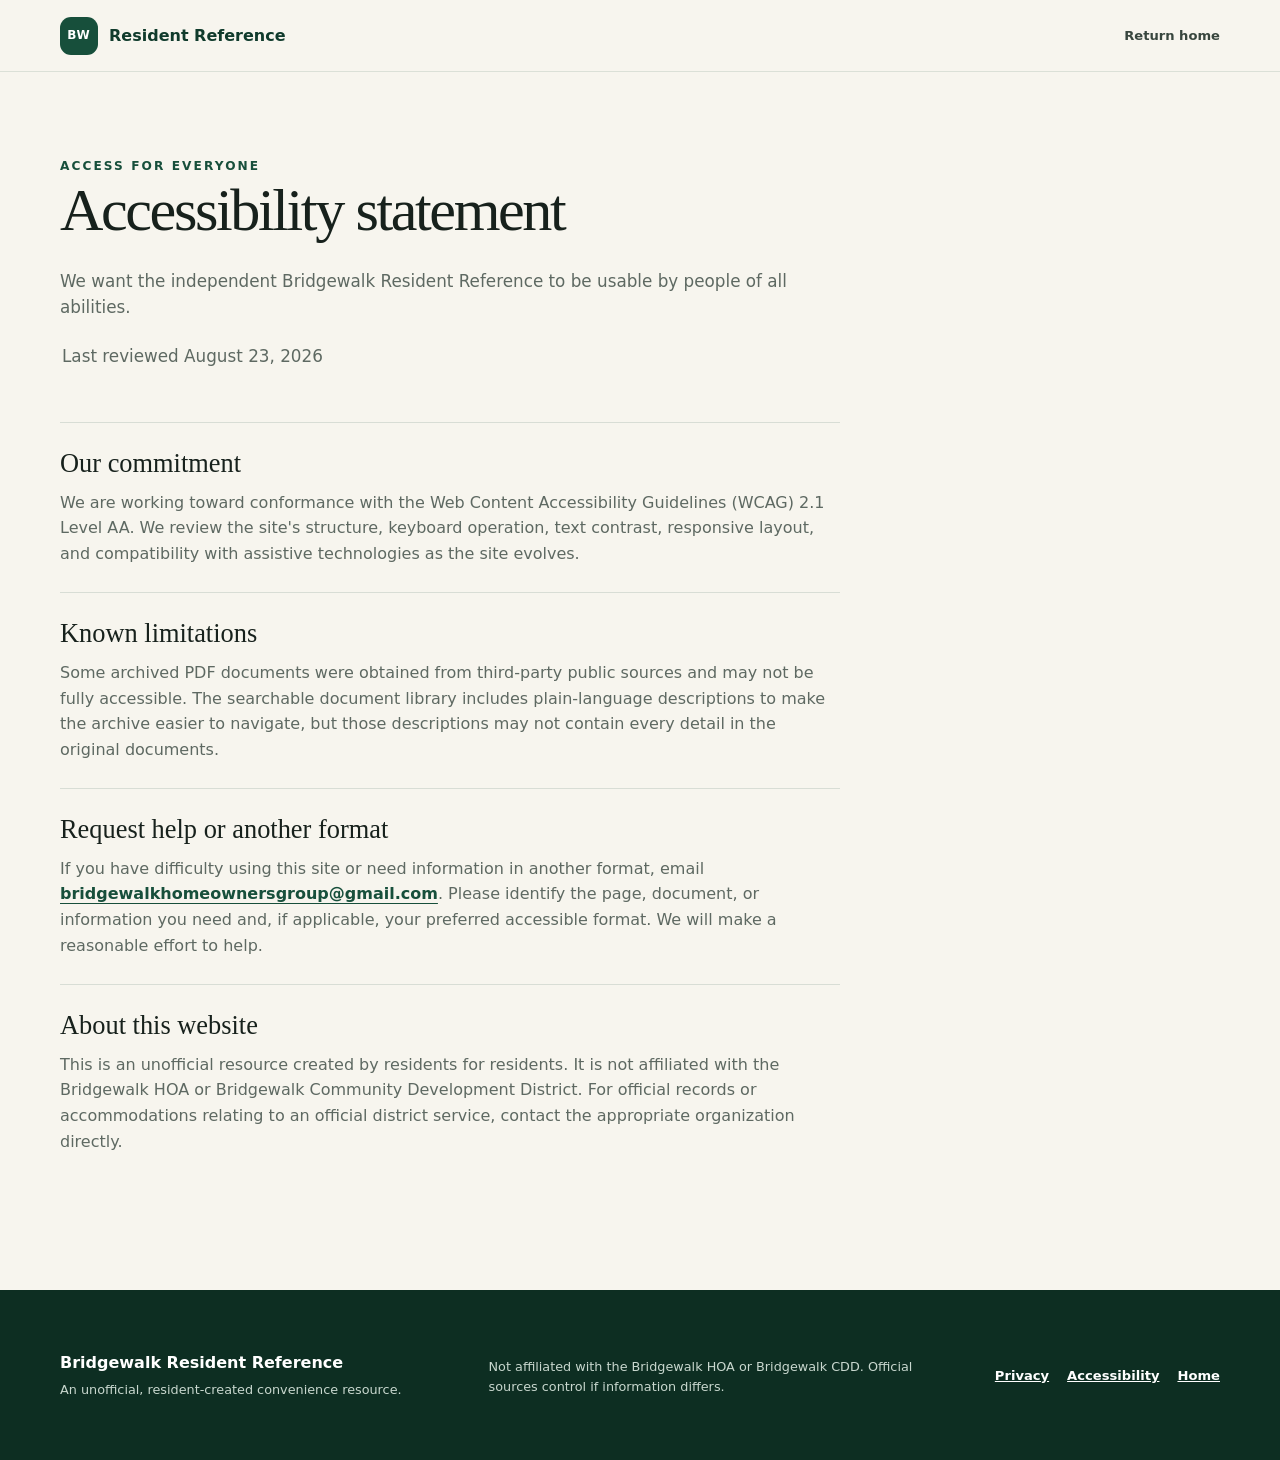
==== accessibility.html @ 80690f4d "feat: add accessibility statement" ====
<!doctype html>
<html lang="en">
  <head>
    <meta charset="utf-8">
    <meta name="viewport" content="width=device-width, initial-scale=1">
    <meta name="description" content="Accessibility statement for the independent Bridgewalk Resident Reference website.">
    <meta name="theme-color" content="#174f3b">
    <meta property="og:title" content="Accessibility · Bridgewalk Resident Reference">
    <meta property="og:description" content="Our accessibility commitment and how to request Bridgewalk resident information in another format.">
    <meta property="og:type" content="website">
    <meta property="og:url" content="https://bridgewalkhomeownersgroup.github.io/accessibility.html">
    <title>Accessibility · Bridgewalk Resident Reference</title>
    <link rel="canonical" href="https://bridgewalkhomeownersgroup.github.io/accessibility.html">
    <link rel="icon" href="favicon.svg" type="image/svg+xml">
    <link rel="stylesheet" href="styles.css">
  </head>
  <body>
    <header class="site-header">
      <a class="brand" href="index.html" aria-label="Bridgewalk Resident Reference home">
        <span class="brand-mark" aria-hidden="true">BW</span>
        <span>Resident Reference</span>
      </a>
      <nav aria-label="Accessibility navigation">
        <a href="index.html">Return home</a>
      </nav>
    </header>

    <main class="section-shell privacy-page">
      <header>
        <span class="eyebrow">Access for everyone</span>
        <h1>Accessibility statement</h1>
        <p>We want the independent Bridgewalk Resident Reference to be usable by people of all abilities.</p>
        <p class="freshness-note">Last reviewed August 23, 2026</p>
      </header>

      <div class="privacy-content">
        <section>
          <h2>Our commitment</h2>
          <p>We are working toward conformance with the Web Content Accessibility Guidelines (WCAG) 2.1 Level AA. We review the site's structure, keyboard operation, text contrast, responsive layout, and compatibility with assistive technologies as the site evolves.</p>
        </section>

        <section>
          <h2>Known limitations</h2>
          <p>Some archived PDF documents were obtained from third-party public sources and may not be fully accessible. The searchable document library includes plain-language descriptions to make the archive easier to navigate, but those descriptions may not contain every detail in the original documents.</p>
        </section>

        <section>
          <h2>Request help or another format</h2>
          <p>If you have difficulty using this site or need information in another format, email <a href="mailto:bridgewalkhomeownersgroup@gmail.com">bridgewalkhomeownersgroup@gmail.com</a>. Please identify the page, document, or information you need and, if applicable, your preferred accessible format. We will make a reasonable effort to help.</p>
        </section>

        <section>
          <h2>About this website</h2>
          <p>This is an unofficial resource created by residents for residents. It is not affiliated with the Bridgewalk HOA or Bridgewalk Community Development District. For official records or accommodations relating to an official district service, contact the appropriate organization directly.</p>
        </section>
      </div>
    </main>

    <footer>
      <div class="section-shell footer-inner">
        <div>
          <strong>Bridgewalk Resident Reference</strong>
          <p>An unofficial, resident-created convenience resource.</p>
        </div>
        <p>Not affiliated with the Bridgewalk HOA or Bridgewalk CDD. Official sources control if information differs.</p>
        <div class="footer-links">
          <a href="privacy.html">Privacy</a>
          <a href="accessibility.html" aria-current="page">Accessibility</a>
          <a href="index.html">Home</a>
        </div>
      </div>
    </footer>
  </body>
</html>
---- styles.css ----
:root {
  --ink: #17211c;
  --muted: #5e6962;
  --paper: #f7f5ee;
  --white: #fffef9;
  --green: #174f3b;
  --green-dark: #103b2c;
  --mint: #dceadf;
  --gold: #d59c3f;
  --line: #d8ddd5;
  --shadow: 0 18px 50px rgba(21, 54, 40, 0.1);
  --radius: 20px;
}

* { box-sizing: border-box; }
html { scroll-behavior: smooth; }
body {
  margin: 0;
  color: var(--ink);
  background: var(--paper);
  font-family: Inter, ui-sans-serif, system-ui, -apple-system, BlinkMacSystemFont, "Segoe UI", sans-serif;
  line-height: 1.6;
}
a { color: inherit; }
button, input { font: inherit; }
.section-shell { width: min(1160px, calc(100% - 40px)); margin-inline: auto; }
.sr-only { position: absolute; width: 1px; height: 1px; padding: 0; margin: -1px; overflow: hidden; clip: rect(0, 0, 0, 0); white-space: nowrap; border: 0; }

.site-header {
  position: sticky;
  top: 0;
  z-index: 20;
  display: flex;
  gap: 14px;
  justify-content: space-between;
  align-items: center;
  min-height: 72px;
  padding: 0 max(24px, calc((100vw - 1160px) / 2));
  background: rgba(247, 245, 238, 0.92);
  border-bottom: 1px solid rgba(23, 79, 59, 0.12);
  backdrop-filter: blur(14px);
}
.brand { display: flex; align-items: center; gap: 11px; color: var(--green-dark); font-weight: 760; text-decoration: none; }
.brand-mark { display: grid; place-items: center; width: 38px; height: 38px; color: white; background: var(--green); border-radius: 11px; font-size: 0.75rem; letter-spacing: 0.08em; }
nav { display: flex; min-width: 0; gap: 18px; overflow-x: auto; white-space: nowrap; scrollbar-width: none; }
nav::-webkit-scrollbar { display: none; }
nav a { color: #38463e; font-size: 0.82rem; font-weight: 650; text-decoration: none; }
nav a:hover { color: var(--green); }

.hero { padding-block: 92px 72px; }
.hero::before {
  content: "";
  position: absolute;
  top: 110px;
  right: 5%;
  z-index: -1;
  width: 360px;
  height: 360px;
  background: radial-gradient(circle, rgba(213, 156, 63, 0.2), transparent 68%);
}
.eyebrow { margin-bottom: 13px; color: var(--green); font-size: 0.76rem; font-weight: 800; letter-spacing: 0.17em; text-transform: uppercase; }
h1, h2, h3 { margin-top: 0; font-family: Georgia, "Times New Roman", serif; font-weight: 500; line-height: 1.08; }
h1 { margin-bottom: 25px; font-size: clamp(1.8rem, 4.7vw, 4rem); letter-spacing: -0.04em; white-space: nowrap; }
.hero-copy { max-width: 680px; margin: 0 0 32px; color: var(--muted); font-size: clamp(1.08rem, 2vw, 1.3rem); }
.hero-actions { display: flex; flex-wrap: wrap; gap: 12px; }
.button { display: inline-flex; align-items: center; justify-content: center; min-height: 48px; padding: 0 20px; border-radius: 999px; font-size: 0.9rem; font-weight: 750; text-decoration: none; }
.button-primary { color: white; background: var(--green); }
.button-primary:hover { background: var(--green-dark); }
.button-secondary { border: 1px solid var(--line); background: rgba(255,255,255,.55); }
.disclaimer { display: flex; gap: 14px; max-width: 920px; margin-top: 54px; padding: 20px 22px; background: #fff8e8; border: 1px solid #ead49d; border-radius: 16px; }
.disclaimer-icon { display: grid; place-items: center; flex: 0 0 auto; width: 26px; height: 26px; margin-top: 1px; color: #6e4c13; border: 1px solid #d2ab5d; border-radius: 50%; font-family: Georgia, serif; font-weight: 700; }
.disclaimer strong { color: #4d3612; }
.disclaimer p { margin: 3px 0 0; color: #6e5b36; font-size: 0.88rem; line-height: 1.55; }

.quick-links { color: white; background: var(--green); }
.quick-links-inner { display: flex; justify-content: space-between; align-items: center; gap: 24px; min-height: 96px; }
.quick-links p { margin: 0; color: #b9d1c3; font-size: 0.82rem; font-weight: 700; letter-spacing: 0.08em; text-transform: uppercase; }
.link-row { display: flex; gap: 28px; }
.link-row a { text-underline-offset: 5px; text-decoration-color: rgba(255,255,255,.35); }

.content-section, .meetings-section { padding-block: 110px; border-top: 1px solid rgba(23, 79, 59, 0.12); }
.section-heading { display: grid; grid-template-columns: 1.2fr 0.8fr; gap: 60px; align-items: end; margin-bottom: 48px; }
.section-heading h2 { margin-bottom: 0; font-size: clamp(2.4rem, 5vw, 4.3rem); letter-spacing: -0.035em; }
.section-heading > p { max-width: 470px; margin: 0 0 6px; color: var(--muted); }
.contact-grid { display: grid; grid-template-columns: 1fr 1fr; gap: 24px; }
.contact-card { position: relative; overflow: hidden; padding: clamp(28px, 4vw, 44px); border: 1px solid var(--line); border-radius: var(--radius); box-shadow: var(--shadow); }
.cdd-card { background: var(--white); }
.hoa-card { color: white; background: var(--green-dark); border-color: var(--green-dark); }
.card-label { margin-bottom: 28px; color: var(--green); font-size: 0.72rem; font-weight: 850; letter-spacing: 0.14em; text-transform: uppercase; }
.hoa-card .card-label { color: #a9cfba; }
.contact-card h3 { margin-bottom: 7px; font-size: 2.25rem; }
.organization { min-height: 52px; margin: 0 0 26px; color: var(--muted); }
.hoa-card .organization { color: #bcd0c4; }
.person { display: flex; flex-direction: column; padding: 20px 0; border-top: 1px solid var(--line); }
.hoa-card .person { border-color: rgba(255,255,255,.17); }
.person strong { font-size: 1.02rem; }
.person small { color: inherit; font-family: ui-sans-serif, system-ui, sans-serif; font-size: 0.68rem; font-weight: 700; letter-spacing: 0.05em; }
.person span { color: var(--muted); font-size: 0.86rem; }
.hoa-card .person span { color: #bcd0c4; }
.person a, .email-link, .phone-link { width: fit-content; margin-top: 6px; color: inherit; text-underline-offset: 4px; }
.phone-link { display: block; margin-top: 15px; font-weight: 760; }
.phone-link span { color: var(--muted); font-size: 0.75rem; font-weight: 500; }
.hours { margin: 10px 0 0; color: #bcd0c4; font-size: 0.82rem; }
.card-links { display: flex; flex-wrap: wrap; gap: 18px; margin-top: 30px; padding-top: 22px; border-top: 1px solid var(--line); }
.hoa-card .card-links { border-color: rgba(255,255,255,.17); }
.card-links a { font-size: 0.82rem; font-weight: 750; }
.freshness-note { margin: 22px 2px 0; color: #717b74; font-size: 0.78rem; }

.waste-section { background: #edf2e9; }
.collection-schedule { display: grid; grid-template-columns: repeat(4, 1fr); gap: 12px; margin: 0 0 24px; padding: 0; list-style: none; }
.collection-schedule li { display: flex; flex-direction: column; min-height: 130px; padding: 24px; background: var(--white); border: 1px solid var(--line); border-radius: 16px; box-shadow: 0 10px 28px rgba(21, 54, 40, 0.06); }
.collection-schedule span { color: var(--green); font-size: 0.72rem; font-weight: 800; letter-spacing: 0.12em; text-transform: uppercase; }
.collection-schedule strong { margin-top: auto; font-family: Georgia, "Times New Roman", serif; font-size: 1.55rem; font-weight: 500; line-height: 1.15; }
.waste-guidance { display: grid; grid-template-columns: repeat(3, 1fr); gap: 12px; }
.waste-guidance article, .safety-grid article { padding: 28px; border: 1px solid var(--line); border-radius: 16px; }
.waste-guidance article { background: rgba(255,255,255,.55); }
.waste-guidance h3 { margin-bottom: 12px; font-size: 1.35rem; }
.waste-guidance p { margin: 0; color: var(--muted); font-size: .88rem; }
.waste-actions { display: flex; justify-content: space-between; gap: 32px; margin-top: 24px; padding: 26px 28px; background: var(--green-dark); border-radius: 16px; color: white; }
.waste-actions > div:first-child { display: flex; flex-direction: column; }
.waste-actions span { color: #c4d6cc; font-size: .85rem; }
.waste-links { display: flex; flex-wrap: wrap; align-items: center; gap: 18px; }
.waste-links a { color: white; font-size: .82rem; font-weight: 750; }
.waste-actions + .freshness-note { margin-bottom: 0; }

.utilities-section, .homestead-section, .landscaping-section, .safety-section, .emergency-care-section { scroll-margin-top: 72px; }
.utility-provider-heading { display: flex; justify-content: space-between; align-items: baseline; gap: 24px; margin: 38px 2px 16px; padding-top: 28px; border-top: 1px solid var(--line); }
.section-heading + .utility-provider-heading { margin-top: 0; padding-top: 0; border-top: 0; }
.utility-provider-heading span { color: var(--green); font-size: .72rem; font-weight: 800; letter-spacing: .12em; text-transform: uppercase; }
.utility-provider-heading h3 { margin: 0; font-size: 1.75rem; }
.utility-layout { display: grid; grid-template-columns: 1fr 1fr; gap: 16px; }
.utility-emergency, .utility-contact, .care-card { display: flex; flex-direction: column; align-items: flex-start; padding: clamp(28px, 4vw, 42px); border: 1px solid var(--line); border-radius: var(--radius); }
.utility-emergency { color: white; background: var(--green-dark); border-color: var(--green-dark); }
.utility-emergency .card-label { color: #a9cfba; }
.utility-emergency h3 { margin-bottom: 14px; font-size: clamp(1.8rem, 3vw, 2.5rem); }
.utility-emergency p { margin: 0 0 28px; color: #c4d6cc; }
.utility-emergency .button-primary { margin-top: auto; color: #2f2109; background: var(--gold); }
.utility-contact { background: var(--white); }
.utility-email, .utility-phone { color: var(--green); font-size: clamp(1rem, 2vw, 1.25rem); font-weight: 800; overflow-wrap: anywhere; text-underline-offset: 4px; }
.utility-contact > p { margin: 18px 0 0; color: var(--muted); }
.utility-contact address { margin-top: 22px; color: var(--muted); font-style: normal; }
.utility-links { display: flex; flex-wrap: wrap; gap: 18px; margin-top: auto; padding-top: 28px; }
.utility-links a { color: var(--green); font-size: .8rem; font-weight: 750; }
.homestead-section { background: #edf2e9; }
.homestead-layout { display: grid; grid-template-columns: .85fr 1.15fr; gap: 16px; }
.homestead-checklist { padding: clamp(28px, 4vw, 42px); border: 1px solid var(--line); border-radius: var(--radius); }
.homestead-action h3 { margin-bottom: 16px; }
.homestead-checklist { display: grid; grid-template-columns: 1fr 1fr; gap: 34px; background: var(--white); }
.homestead-checklist .card-label { display: block; margin-bottom: 14px; }
.homestead-checklist h3 { margin-bottom: 16px; font-size: 1.45rem; }
.homestead-checklist ul { margin: 0; padding-left: 20px; color: var(--muted); font-size: .88rem; }
.homestead-checklist li + li { margin-top: 9px; }
.homestead-support { display: flex; justify-content: space-between; align-items: center; gap: 32px; margin-top: 20px; padding: 22px 24px; background: #fff8e8; border: 1px solid #ead49d; border-radius: 14px; }
.homestead-support p { max-width: 690px; margin: 0; color: #6e5b36; font-size: .84rem; }
.homestead-support p a { font-weight: 750; }
.homestead-support > div { display: flex; flex: 0 0 auto; flex-wrap: wrap; gap: 18px; }
.homestead-support > div a { color: #6e4c13; font-size: .82rem; font-weight: 750; }
.landscaping-layout { display: grid; grid-template-columns: .8fr 1.2fr; gap: 16px; }
.service-day-card, .landscaping-contact { padding: clamp(28px, 4vw, 42px); border: 1px solid var(--line); border-radius: var(--radius); }
.service-day-card { display: flex; flex-direction: column; align-items: flex-start; color: white; background: var(--green); border-color: var(--green); }
.service-day-card .card-label { color: #a9cfba; }
.service-day-card > strong { font-family: Georgia, "Times New Roman", serif; font-size: clamp(3rem, 6vw, 5rem); font-weight: 500; line-height: 1; }
.service-day-card p { margin: 24px 0; color: #c4d6cc; }
.service-day-card .button-primary { margin-top: auto; color: #2f2109; background: var(--gold); }
.landscaping-contact { display: grid; grid-template-columns: 1.1fr 1fr 1fr; gap: 26px; background: var(--white); }
.landscaping-contact > div, .landscaping-contact address { display: flex; flex-direction: column; }
.landscaping-contact address { color: var(--muted); font-style: normal; }
.landscaping-contact address strong { margin-bottom: 8px; color: var(--ink); }
.landscaping-contact a { width: fit-content; color: var(--green); font-weight: 750; text-underline-offset: 4px; }
.landscaping-contact a + span, .landscaping-contact span + a { margin-top: 7px; }
.landscaping-contact small { color: var(--muted); font-size: .7rem; font-weight: 500; }
.landscaping-contact address a { margin-top: 12px; font-size: .8rem; }
.landscaping-links { display: flex; flex-wrap: wrap; gap: 22px; margin-top: 20px; padding: 18px 2px 0; border-top: 1px solid var(--line); }
.landscaping-links a { color: var(--green); font-size: .82rem; font-weight: 750; }

.emergency-callout { display: grid; grid-template-columns: auto 1fr auto; gap: 32px; align-items: center; margin-bottom: 24px; padding: 28px 30px; color: white; background: var(--green-dark); border-radius: var(--radius); }
.emergency-callout > div { display: flex; flex-direction: column; min-width: 150px; }
.emergency-callout span { color: #a9cfba; font-size: .7rem; font-weight: 800; letter-spacing: .14em; text-transform: uppercase; }
.emergency-callout strong { font-family: Georgia, "Times New Roman", serif; font-size: 2rem; font-weight: 500; }
.emergency-callout p { margin: 0; color: #c4d6cc; font-size: .9rem; }
.emergency-callout .button-primary { background: var(--gold); color: #2f2109; }
.safety-grid { display: grid; grid-template-columns: repeat(2, 1fr); gap: 12px; }
.safety-grid article { background: var(--white); }
.safety-grid .card-label { display: block; margin-bottom: 18px; }
.safety-grid h3 { margin-bottom: 10px; font-size: 1.45rem; }
.safety-grid a { color: var(--green); font-size: 1.05rem; font-weight: 800; text-underline-offset: 4px; }
.safety-note { display: flex; justify-content: space-between; gap: 30px; align-items: center; margin-top: 20px; padding: 20px 22px; background: #fff8e8; border: 1px solid #ead49d; border-radius: 14px; }
.safety-note p { max-width: 720px; margin: 0; color: #6e5b36; font-size: .84rem; }
.safety-note a { flex: 0 0 auto; color: #6e4c13; font-size: .82rem; font-weight: 750; }

.emergency-care-section { background: #edf2e9; }
.care-grid { display: grid; grid-template-columns: repeat(2, 1fr); gap: 16px; }
.care-card { background: var(--white); }
.care-card h3 { max-width: 480px; margin-bottom: 18px; font-size: clamp(1.8rem, 3vw, 2.5rem); }
.care-card address { color: var(--muted); font-style: normal; }
.care-phone { margin-top: 18px; color: var(--green); font-size: 1.25rem; font-weight: 800; text-underline-offset: 4px; }
.care-location { margin: -8px 0 14px; color: var(--muted); font-weight: 700; }
.veterinary-care { color: white; background: var(--green-dark); border-color: var(--green-dark); }
.veterinary-care .card-label, .veterinary-care address, .veterinary-care .care-location { color: #bcd0c4; }
.veterinary-care .care-phone { color: white; }
.care-actions { display: flex; flex-wrap: wrap; align-items: center; gap: 14px 18px; margin-top: 28px; padding-top: 22px; border-top: 1px solid var(--line); }
.veterinary-care .care-actions { border-color: rgba(255,255,255,.17); }
.care-actions > a:not(.button) { color: var(--green); font-size: .8rem; font-weight: 750; }
.veterinary-care .care-actions > a:not(.button) { color: white; }
.veterinary-care .button-primary { color: #2f2109; background: var(--gold); }

.meetings-section { color: white; background: var(--green); }
.section-heading.inverse .eyebrow { color: #a9cfba; }
.section-heading.inverse > p { color: #c4d6cc; }
.meeting-layout { display: grid; grid-template-columns: 0.75fr 1.25fr; gap: 28px; align-items: start; }
.venue-card { padding: 34px; background: rgba(8, 44, 31, 0.4); border: 1px solid rgba(255,255,255,.14); border-radius: var(--radius); }
.venue-label { display: block; margin-bottom: 22px; color: #a9cfba; font-size: 0.72rem; font-weight: 800; letter-spacing: 0.14em; text-transform: uppercase; }
.venue-card strong { display: block; font-family: Georgia, serif; font-size: 1.65rem; font-weight: 500; line-height: 1.2; }
.venue-card address { margin: 14px 0; color: #c4d6cc; font-style: normal; }
.venue-card a { font-weight: 750; text-underline-offset: 4px; }
.venue-card p { margin: 28px 0 0; padding-top: 22px; color: #b4cbbf; border-top: 1px solid rgba(255,255,255,.14); font-size: 0.82rem; }
.meeting-list { display: grid; grid-template-columns: repeat(3, 1fr); gap: 10px; margin: 0; padding: 0; list-style: none; }
.meeting-list li { min-height: 110px; padding: 18px; background: rgba(255,255,255,.075); border: 1px solid rgba(255,255,255,.12); border-radius: 14px; }
.meeting-list time { display: flex; flex-direction: column; font-size: 0.93rem; font-weight: 700; }
.meeting-list time span { color: #b7d1c2; font-size: 0.68rem; letter-spacing: .13em; text-transform: uppercase; }
.meeting-list li strong { display: block; width: fit-content; margin-top: 9px; padding: 2px 8px; color: #ffd59a; background: rgba(213,156,63,.18); border-radius: 999px; font-size: 0.64rem; letter-spacing: .08em; text-transform: uppercase; }
.meeting-list .cancelled time { opacity: .5; text-decoration: line-through; }

.documents-section { padding-bottom: 130px; }
.document-toolbar { display: flex; justify-content: space-between; gap: 20px; padding: 18px; background: var(--white); border: 1px solid var(--line); border-radius: 18px; }
.search-box { display: flex; align-items: center; gap: 9px; flex: 1; max-width: 410px; min-height: 44px; padding: 0 14px; background: #f3f4ee; border: 1px solid transparent; border-radius: 11px; }
.search-box:focus-within { border-color: var(--green); }
.search-box input { width: 100%; color: var(--ink); background: transparent; border: 0; outline: 0; }
.filters { display: flex; flex-wrap: wrap; gap: 7px; }
.filter-button { padding: 9px 12px; color: #4e5b53; background: transparent; border: 1px solid transparent; border-radius: 10px; cursor: pointer; font-size: .78rem; font-weight: 720; }
.filter-button span { margin-left: 4px; opacity: .55; }
.filter-button:hover { background: #eff2ec; }
.filter-button[aria-pressed="true"] { color: white; background: var(--green); }
.document-meta { display: flex; justify-content: space-between; gap: 20px; margin: 22px 2px 10px; color: var(--muted); font-size: .8rem; }
.document-meta p { margin: 0; }
.document-meta a { color: var(--green); font-weight: 750; }
.document-list { border-top: 1px solid var(--line); }
.document-item { display: grid; grid-template-columns: 56px 1fr auto; gap: 18px; align-items: start; padding: 24px 8px; border-bottom: 1px solid var(--line); }
.doc-icon { display: grid; place-items: center; width: 48px; height: 52px; color: var(--green); background: var(--mint); border-radius: 10px; font-size: .67rem; font-weight: 850; }
.doc-category { display: block; margin-bottom: 3px; color: var(--green); font-size: .68rem; font-weight: 800; letter-spacing: .1em; text-transform: uppercase; }
.document-item h3 { margin: 0; font-family: ui-sans-serif, system-ui, sans-serif; font-size: 1rem; font-weight: 760; line-height: 1.4; }
.document-actions { display: flex; align-items: center; gap: 9px; }
.document-actions a, .summary-button { padding: 8px 11px; color: var(--green); background: transparent; border: 1px solid var(--line); border-radius: 9px; cursor: pointer; font-size: .74rem; font-weight: 760; text-decoration: none; }
.document-actions a:hover, .summary-button:hover { background: var(--mint); border-color: #b9d0bf; }
.doc-summary { grid-column: 2 / -1; margin: -5px 0 2px; padding: 18px 20px; color: #4d5951; background: #eeefe9; border-radius: 12px; font-size: .87rem; }
.doc-summary[hidden] { display: none; }
.no-results { padding: 48px; color: var(--muted); text-align: center; }

footer { color: #c8d7ce; background: #0d2e22; }
.footer-inner { display: grid; grid-template-columns: 1fr 1.2fr auto; gap: 40px; align-items: center; min-height: 170px; }
.footer-inner strong { color: white; }
.footer-inner p { margin: 4px 0 0; font-size: .8rem; }
.footer-inner > p { max-width: 460px; }
.footer-inner a { color: white; font-size: .82rem; font-weight: 750; }
.footer-links { display: flex; gap: 18px; }

.privacy-page { min-height: calc(100vh - 242px); padding-block: 80px 110px; }
.privacy-page header { max-width: 780px; margin-bottom: 52px; }
.privacy-page h1 { white-space: normal; }
.privacy-page header p { color: var(--muted); font-size: 1.05rem; }
.privacy-content { max-width: 780px; }
.privacy-content section { padding-block: 26px; border-top: 1px solid var(--line); }
.privacy-content h2 { margin-bottom: 12px; font-size: 1.65rem; }
.privacy-content p { margin: 0; color: var(--muted); }
.privacy-content p + p { margin-top: 12px; }
.privacy-content a { color: var(--green); font-weight: 700; text-underline-offset: 4px; }

@media (max-width: 880px) {
  .section-heading, .contact-grid, .meeting-layout, .waste-guidance, .utility-layout, .homestead-layout, .landscaping-layout, .care-grid { grid-template-columns: 1fr; }
  .section-heading { gap: 18px; }
  .collection-schedule { grid-template-columns: repeat(2, 1fr); }
  .waste-actions { align-items: flex-start; flex-direction: column; }
  .homestead-support { align-items: flex-start; flex-direction: column; }
  .emergency-callout { grid-template-columns: 1fr; gap: 18px; }
  .emergency-callout .button { width: fit-content; }
  .landscaping-contact { grid-template-columns: 1fr; }
  .document-toolbar { flex-direction: column; }
  .search-box { max-width: none; }
  .footer-inner { grid-template-columns: 1fr; gap: 18px; padding-block: 38px; }
}

@media (max-width: 640px) {
  .section-shell { width: min(100% - 28px, 1160px); }
  .site-header { min-height: 62px; padding-inline: 14px; }
  nav { gap: 8px; }
  nav a { font-size: .64rem; }
  .brand > span:last-child { display: none; }
  .hero { padding-block: 64px 52px; }
  h1 { font-size: clamp(1.05rem, 5vw, 2.2rem); }
  .quick-links-inner { align-items: flex-start; flex-direction: column; padding-block: 22px; }
  .link-row { flex-direction: column; gap: 8px; }
  .content-section, .meetings-section { padding-block: 76px; }
  .collection-schedule li { min-height: 112px; padding: 18px; }
  .collection-schedule strong { font-size: 1.25rem; }
  .waste-actions { padding: 22px; }
  .homestead-checklist { grid-template-columns: 1fr; }
  .safety-grid { grid-template-columns: 1fr; }
  .safety-note { align-items: flex-start; flex-direction: column; gap: 12px; }
  .meeting-list { grid-template-columns: repeat(2, 1fr); }
  .filters { display: grid; grid-template-columns: repeat(2, 1fr); }
  .document-item { grid-template-columns: 44px 1fr; gap: 13px; }
  .doc-icon { width: 42px; height: 46px; }
  .document-actions { grid-column: 2; }
  .doc-summary { grid-column: 1 / -1; }
  .document-meta { align-items: flex-start; flex-direction: column; }
  .footer-links { flex-wrap: wrap; }
  .privacy-page { padding-block: 60px 76px; }
}

@media (prefers-reduced-motion: reduce) {
  html { scroll-behavior: auto; }
}
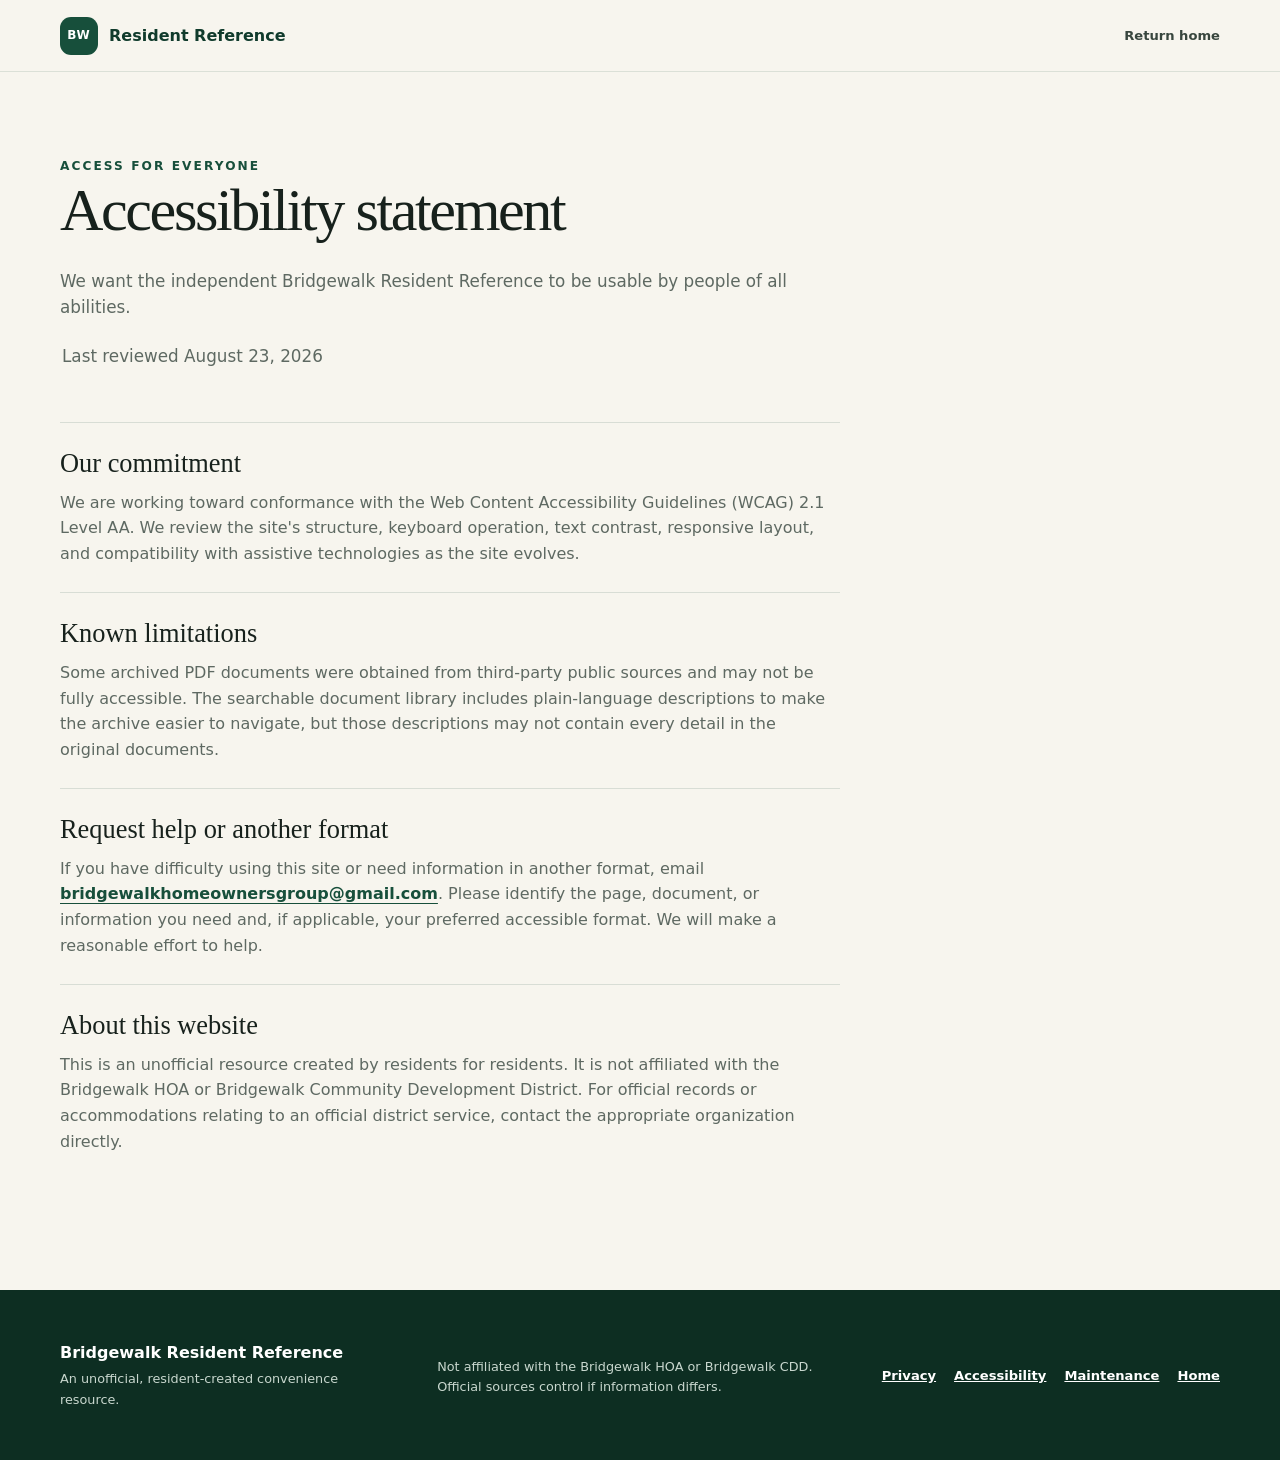
==== commit 089d8ae0: "feat: add water heater maintenance guide" ====
--- a/accessibility.html
+++ b/accessibility.html
@@ -66,6 +66,7 @@
         <div class="footer-links">
           <a href="privacy.html">Privacy</a>
           <a href="accessibility.html" aria-current="page">Accessibility</a>
+          <a href="maintenance.html">Maintenance</a>
           <a href="index.html">Home</a>
         </div>
       </div>
--- a/styles.css
+++ b/styles.css
@@ -265,8 +265,51 @@
 .privacy-content p + p { margin-top: 12px; }
 .privacy-content a { color: var(--green); font-weight: 700; text-underline-offset: 4px; }
 
+.maintenance-hero { padding-block: 80px 72px; }
+.maintenance-hero h1 { max-width: 920px; white-space: normal; }
+.maintenance-hero > p { max-width: 760px; margin: 0; color: var(--muted); font-size: 1.12rem; }
+.tip-facts { display: grid; grid-template-columns: .75fr 1.35fr 1.2fr; gap: 1px; margin-top: 42px; overflow: hidden; background: var(--line); border: 1px solid var(--line); border-radius: 16px; }
+.tip-facts span { display: flex; flex-direction: column; padding: 20px 22px; background: var(--white); color: var(--muted); font-size: .82rem; }
+.tip-facts strong { margin-bottom: 4px; color: var(--ink); font-size: .72rem; letter-spacing: .1em; text-transform: uppercase; }
+.maintenance-warning { color: white; background: var(--green-dark); }
+.warning-inner { display: flex; gap: 22px; align-items: flex-start; padding-block: 34px; }
+.warning-mark { display: grid; place-items: center; flex: 0 0 auto; width: 38px; height: 38px; color: #2f2109; background: var(--gold); border-radius: 50%; font-weight: 900; }
+.warning-inner h2 { margin: 0 0 6px; font-family: ui-sans-serif, system-ui, sans-serif; font-size: 1.15rem; font-weight: 800; }
+.warning-inner p { max-width: 900px; margin: 0; color: #c4d6cc; font-size: .9rem; }
+.maintenance-guide { padding-block: 100px 120px; }
+.guide-intro { display: grid; grid-template-columns: 1.1fr .9fr; gap: 70px; align-items: end; margin-bottom: 62px; }
+.guide-intro h2 { margin: 0; font-size: clamp(2.4rem, 5vw, 4.3rem); letter-spacing: -.035em; }
+.guide-intro > p { margin: 0 0 7px; color: var(--muted); }
+.maintenance-steps { margin: 0; padding: 0; list-style: none; }
+.maintenance-step { display: grid; grid-template-columns: .8fr 1.2fr; gap: clamp(34px, 7vw, 88px); align-items: center; padding-block: 54px; border-top: 1px solid var(--line); }
+.maintenance-step:nth-child(even):not(.text-only-step) .step-copy { order: 2; }
+.maintenance-step:nth-child(even):not(.text-only-step) figure,
+.maintenance-step:nth-child(even):not(.text-only-step) .step-gallery { order: 1; }
+.step-copy { max-width: 510px; }
+.step-number { display: block; margin-bottom: 14px; color: var(--green); font-size: .72rem; font-weight: 850; letter-spacing: .14em; text-transform: uppercase; }
+.step-copy h3 { margin-bottom: 16px; font-size: clamp(1.8rem, 3vw, 2.5rem); }
+.step-copy p { margin: 0; color: var(--muted); }
+.step-copy > strong { display: block; margin-top: 18px; color: #7a4d08; }
+.maintenance-step figure { margin: 0; }
+.maintenance-step img { display: block; width: 100%; height: auto; aspect-ratio: 4 / 3; object-fit: cover; background: var(--mint); border-radius: 18px; box-shadow: var(--shadow); }
+.maintenance-step figcaption { margin-top: 11px; color: var(--muted); font-size: .76rem; }
+.text-only-step { grid-template-columns: 1fr; padding: 34px clamp(26px, 5vw, 54px); background: #edf2e9; border: 0; border-radius: 18px; }
+.text-only-step + .text-only-step { margin-top: 12px; }
+.text-only-step + .maintenance-step { margin-top: 54px; }
+.text-only-step .step-copy { max-width: 820px; }
+.step-gallery { display: grid; grid-template-columns: 1fr 1fr; gap: 14px; }
+.step-gallery img { border-radius: 14px; }
+.restart-step { color: white; background: var(--green); }
+.restart-step .step-number { color: #b7d1c2; }
+.restart-step .step-copy p { color: #d6e1da; }
+.restart-step .step-copy > strong { color: #ffd59a; }
+.source-note { margin-top: 68px; padding: 30px 34px; background: #fff8e8; border: 1px solid #ead49d; border-radius: 16px; }
+.source-note h2 { margin-bottom: 10px; font-size: 1.5rem; }
+.source-note p { margin: 0; color: #6e5b36; }
+.source-note a { color: #6e4c13; font-weight: 750; text-underline-offset: 4px; }
+
 @media (max-width: 880px) {
-  .section-heading, .contact-grid, .meeting-layout, .waste-guidance, .utility-layout, .homestead-layout, .landscaping-layout, .care-grid { grid-template-columns: 1fr; }
+  .section-heading, .contact-grid, .meeting-layout, .waste-guidance, .utility-layout, .homestead-layout, .landscaping-layout, .care-grid, .guide-intro, .maintenance-step { grid-template-columns: 1fr; }
   .section-heading { gap: 18px; }
   .collection-schedule { grid-template-columns: repeat(2, 1fr); }
   .waste-actions { align-items: flex-start; flex-direction: column; }
@@ -277,6 +320,10 @@
   .document-toolbar { flex-direction: column; }
   .search-box { max-width: none; }
   .footer-inner { grid-template-columns: 1fr; gap: 18px; padding-block: 38px; }
+  .tip-facts { grid-template-columns: 1fr; }
+  .maintenance-step .step-copy, .maintenance-step:nth-child(even):not(.text-only-step) .step-copy { order: 1; }
+  .maintenance-step figure, .maintenance-step:nth-child(even):not(.text-only-step) figure,
+  .maintenance-step .step-gallery, .maintenance-step:nth-child(even):not(.text-only-step) .step-gallery { order: 2; }
 }
 
 @media (max-width: 640px) {
@@ -305,6 +352,13 @@
   .document-meta { align-items: flex-start; flex-direction: column; }
   .footer-links { flex-wrap: wrap; }
   .privacy-page { padding-block: 60px 76px; }
+  .maintenance-hero { padding-block: 60px 52px; }
+  .maintenance-guide { padding-block: 76px 90px; }
+  .guide-intro { gap: 22px; margin-bottom: 42px; }
+  .maintenance-step { gap: 26px; padding-block: 42px; }
+  .text-only-step { padding: 26px 24px; }
+  .step-gallery { grid-template-columns: 1fr; }
+  .source-note { padding: 26px 24px; }
 }
 
 @media (prefers-reduced-motion: reduce) {
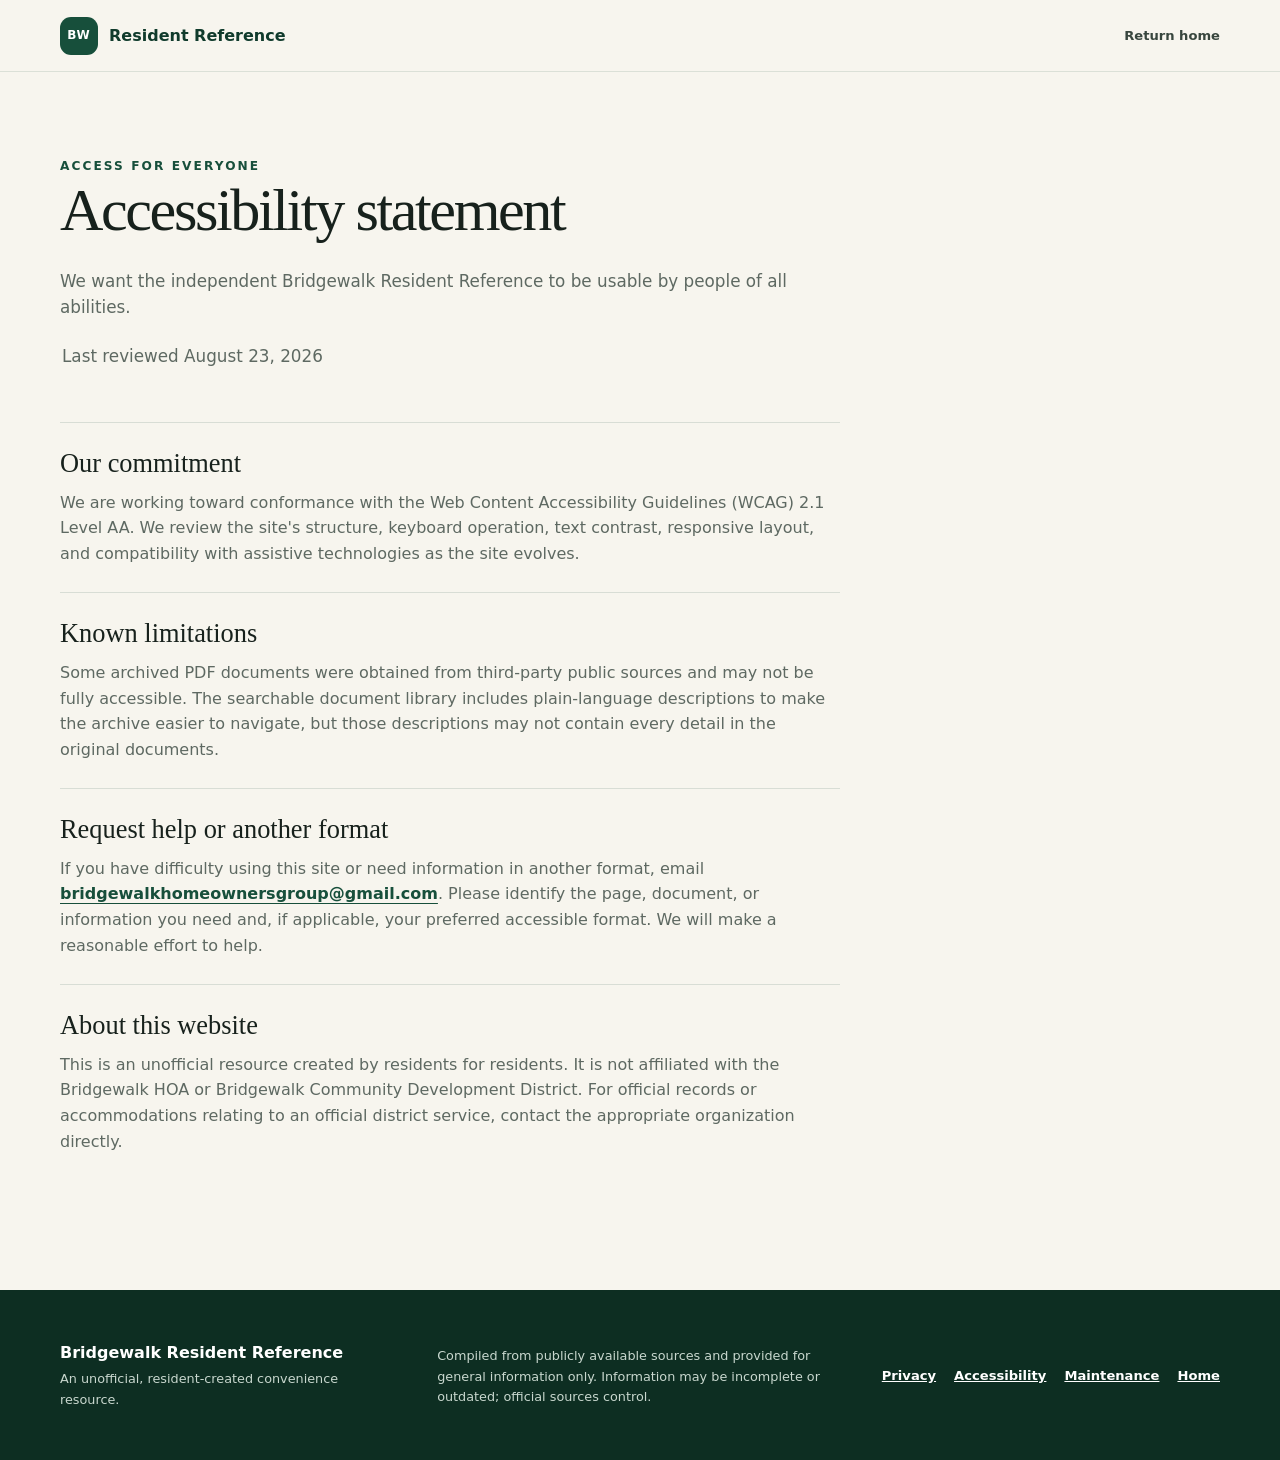
==== commit 2f0a955e: "fix: clarify site information disclaimers" ====
--- a/accessibility.html
+++ b/accessibility.html
@@ -62,7 +62,7 @@
           <strong>Bridgewalk Resident Reference</strong>
           <p>An unofficial, resident-created convenience resource.</p>
         </div>
-        <p>Not affiliated with the Bridgewalk HOA or Bridgewalk CDD. Official sources control if information differs.</p>
+        <p>Compiled from publicly available sources and provided for general information only. Information may be incomplete or outdated; official sources control.</p>
         <div class="footer-links">
           <a href="privacy.html">Privacy</a>
           <a href="accessibility.html" aria-current="page">Accessibility</a>
--- a/styles.css
+++ b/styles.css
@@ -280,6 +280,11 @@
 .guide-intro { display: grid; grid-template-columns: 1.1fr .9fr; gap: 70px; align-items: end; margin-bottom: 62px; }
 .guide-intro h2 { margin: 0; font-size: clamp(2.4rem, 5vw, 4.3rem); letter-spacing: -.035em; }
 .guide-intro > p { margin: 0 0 7px; color: var(--muted); }
+.maintenance-disclaimer, .source-note { background: #fff8e8; border: 1px solid #ead49d; border-radius: 16px; }
+.maintenance-disclaimer { margin-bottom: 44px; padding: 24px 28px; }
+.maintenance-disclaimer h2 { margin-bottom: 8px; font-size: 1.25rem; }
+.maintenance-disclaimer p, .source-note p { margin: 0; color: #6e5b36; }
+.maintenance-disclaimer p { font-size: .9rem; }
 .maintenance-steps { margin: 0; padding: 0; list-style: none; }
 .maintenance-step { display: grid; grid-template-columns: .8fr 1.2fr; gap: clamp(34px, 7vw, 88px); align-items: center; padding-block: 54px; border-top: 1px solid var(--line); }
 .maintenance-step:nth-child(even):not(.text-only-step) .step-copy { order: 2; }
@@ -303,9 +308,8 @@
 .restart-step .step-number { color: #b7d1c2; }
 .restart-step .step-copy p { color: #d6e1da; }
 .restart-step .step-copy > strong { color: #ffd59a; }
-.source-note { margin-top: 68px; padding: 30px 34px; background: #fff8e8; border: 1px solid #ead49d; border-radius: 16px; }
+.source-note { margin-top: 68px; padding: 30px 34px; }
 .source-note h2 { margin-bottom: 10px; font-size: 1.5rem; }
-.source-note p { margin: 0; color: #6e5b36; }
 .source-note a { color: #6e4c13; font-weight: 750; text-underline-offset: 4px; }
 
 @media (max-width: 880px) {
